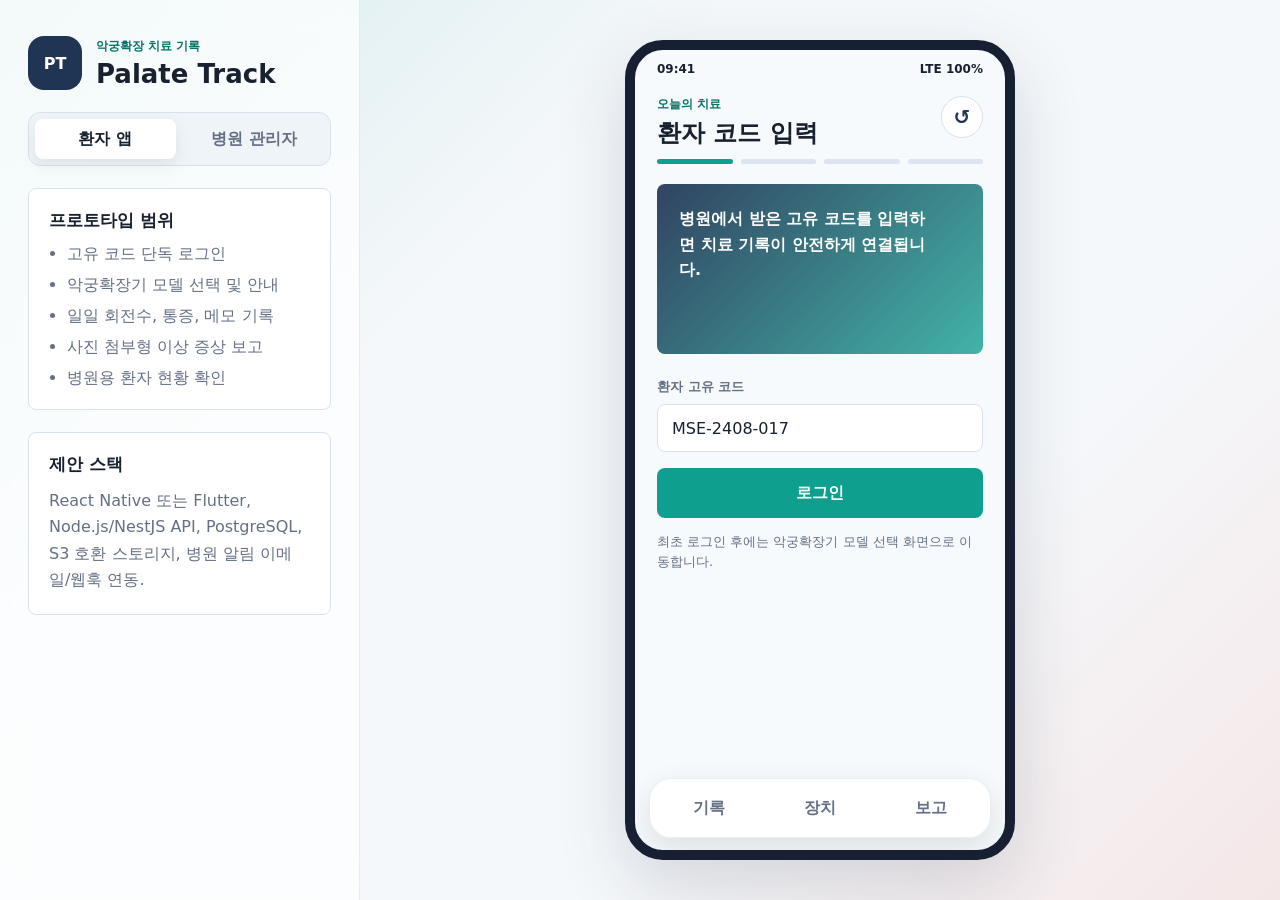
==== index.html @ 88518a7e "Add palate track prototype" ====
<!doctype html>
<html lang="ko">
  <head>
    <meta charset="UTF-8" />
    <meta name="viewport" content="width=device-width, initial-scale=1.0" />
    <title>Palate Track Prototype</title>
    <link rel="stylesheet" href="styles.css" />
  </head>
  <body>
    <div class="app-shell">
      <aside class="brief-panel">
        <div class="brand-lockup">
          <span class="brand-mark">PT</span>
          <div>
            <p class="eyebrow">악궁확장 치료 기록</p>
            <h1>Palate Track</h1>
          </div>
        </div>

        <nav class="mode-tabs" aria-label="프로토타입 보기 전환">
          <button class="mode-tab active" data-mode="patient">환자 앱</button>
          <button class="mode-tab" data-mode="admin">병원 관리자</button>
        </nav>

        <section class="project-card">
          <h2>프로토타입 범위</h2>
          <ul>
            <li>고유 코드 단독 로그인</li>
            <li>악궁확장기 모델 선택 및 안내</li>
            <li>일일 회전수, 통증, 메모 기록</li>
            <li>사진 첨부형 이상 증상 보고</li>
            <li>병원용 환자 현황 확인</li>
          </ul>
        </section>

        <section class="project-card tech-note">
          <h2>제안 스택</h2>
          <p>React Native 또는 Flutter, Node.js/NestJS API, PostgreSQL, S3 호환 스토리지, 병원 알림 이메일/웹훅 연동.</p>
        </section>
      </aside>

      <main class="preview-stage">
        <section class="patient-preview" data-panel="patient">
          <div class="phone">
            <div class="status-bar">
              <span>09:41</span>
              <span>LTE 100%</span>
            </div>

            <header class="phone-header">
              <div>
                <p class="eyebrow">오늘의 치료</p>
                <h2 id="screen-title">환자 코드 입력</h2>
              </div>
              <button class="icon-button" type="button" id="reset-button" aria-label="처음으로">↺</button>
            </header>

            <div class="progress-rail" aria-label="진행 단계">
              <span class="progress-dot active"></span>
              <span class="progress-dot"></span>
              <span class="progress-dot"></span>
              <span class="progress-dot"></span>
            </div>

            <section class="screen active" id="login-screen" data-title="환자 코드 입력">
              <div class="hero-band">
                <p>병원에서 받은 고유 코드를 입력하면 치료 기록이 안전하게 연결됩니다.</p>
              </div>
              <label class="field-label" for="patient-code">환자 고유 코드</label>
              <input id="patient-code" class="text-field" type="text" value="MSE-2408-017" inputmode="text" />
              <button class="primary-button" type="button" data-next="model-screen">로그인</button>
              <p class="helper-text">최초 로그인 후에는 악궁확장기 모델 선택 화면으로 이동합니다.</p>
            </section>

            <section class="screen" id="model-screen" data-title="장치 모델 선택">
              <div class="model-list" id="model-list"></div>
              <article class="result-panel">
                <div>
                  <p class="eyebrow">총 확장 가능량</p>
                  <strong id="capacity-text">12.0 mm</strong>
                </div>
                <p id="model-guide">MSE1은 1회 회전당 0.25 mm 기준으로 기록합니다.</p>
              </article>
              <button class="primary-button" type="button" data-next="record-screen">모델 저장</button>
            </section>

            <section class="screen" id="record-screen" data-title="확장 기록 입력">
              <div class="metric-row">
                <article>
                  <span>누적 확장량</span>
                  <strong id="total-expansion">3.75 mm</strong>
                </article>
                <article>
                  <span>오늘 확장량</span>
                  <strong id="today-expansion">0.50 mm</strong>
                </article>
              </div>

              <div class="form-grid">
                <label>
                  <span>날짜</span>
                  <input id="record-date" type="date" />
                </label>
                <label>
                  <span>확장 횟수</span>
                  <input id="session-count" type="text" value="2" inputmode="numeric" />
                </label>
                <label>
                  <span>회전수</span>
                  <input id="turn-count" type="text" value="2" inputmode="decimal" />
                </label>
              </div>

              <div class="pain-scale" aria-label="통증 정도">
                <span>통증</span>
                <div id="pain-buttons"></div>
              </div>

              <label class="field-label" for="memo">메모</label>
              <textarea id="memo" rows="3">우측 어금니 쪽 압박감이 조금 있음.</textarea>
              <button class="primary-button" type="button" id="save-record">기록 저장</button>
              <button class="secondary-button" type="button" data-next="report-screen">이상 증상 보고</button>
            </section>

            <section class="screen" id="report-screen" data-title="이상 증상 보고">
              <div class="upload-box">
                <div class="camera-icon">+</div>
                <p>카메라 촬영 또는 갤러리에서 사진 첨부</p>
                <input id="symptom-photo" type="file" accept="image/*" />
              </div>
              <label class="field-label" for="symptom-message">증상 메시지</label>
              <textarea id="symptom-message" rows="5">장치 주변 잇몸이 붓고 음식 섭취 시 통증이 있습니다.</textarea>
              <button class="primary-button" type="button" id="send-report">병원으로 전송</button>
              <button class="secondary-button" type="button" data-next="record-screen">기록 화면으로</button>
              <p class="helper-text" id="report-status">사진과 메시지는 병원 서버 또는 지정 이메일로 전송됩니다.</p>
            </section>

            <nav class="bottom-nav" aria-label="환자 앱 하단 메뉴">
              <button type="button" data-next="record-screen">기록</button>
              <button type="button" data-next="model-screen">장치</button>
              <button type="button" data-next="report-screen">보고</button>
            </nav>
          </div>
        </section>

        <section class="admin-preview hidden" data-panel="admin">
          <div class="admin-shell">
            <header class="admin-header">
              <div>
                <p class="eyebrow">Hospital Console</p>
                <h2>환자 치료 현황</h2>
              </div>
              <button class="primary-button compact" type="button">환자 코드 발급</button>
            </header>

            <section class="admin-metrics">
              <article>
                <span>등록 환자</span>
                <strong>128명</strong>
              </article>
              <article>
                <span>오늘 기록</span>
                <strong>43건</strong>
              </article>
              <article>
                <span>이상 보고</span>
                <strong>5건</strong>
              </article>
            </section>

            <div class="admin-grid">
              <section class="patient-table">
                <div class="section-head">
                  <h3>환자 목록</h3>
                  <input type="search" placeholder="코드 또는 이름 검색" />
                </div>
                <table>
                  <thead>
                    <tr>
                      <th>코드</th>
                      <th>모델</th>
                      <th>누적</th>
                      <th>최근 기록</th>
                    </tr>
                  </thead>
                  <tbody id="patient-table-body"></tbody>
                </table>
              </section>

              <aside class="report-feed">
                <div class="section-head">
                  <h3>이상 증상 수신함</h3>
                  <span class="badge">신규 2</span>
                </div>
                <article class="report-item urgent">
                  <strong>MSE-2408-017</strong>
                  <p>잇몸 부종 및 통증 보고. 첨부 사진 2장.</p>
                  <span>10분 전</span>
                </article>
                <article class="report-item">
                  <strong>KBE-2409-031</strong>
                  <p>장치 주변 이물감 지속. 담당자 확인 필요.</p>
                  <span>42분 전</span>
                </article>
                <article class="report-item">
                  <strong>MSE3-2410-006</strong>
                  <p>회전 후 압박감 문의. 사진 1장.</p>
                  <span>어제</span>
                </article>
              </aside>
            </div>
          </div>
        </section>
      </main>
    </div>

    <script src="app.js"></script>
  </body>
</html>
---- styles.css ----
:root {
  color-scheme: light;
  --ink: #18212f;
  --muted: #647084;
  --line: #d9e1ec;
  --panel: #ffffff;
  --paper: #f5f8fb;
  --mint: #0f9f8f;
  --mint-dark: #087366;
  --coral: #ef6b5b;
  --amber: #f1b44c;
  --navy: #203454;
  --lavender: #8c78d8;
  --shadow: 0 24px 70px rgba(28, 42, 64, 0.16);
  font-family: Inter, "Pretendard", "Noto Sans KR", system-ui, -apple-system, BlinkMacSystemFont, "Segoe UI", sans-serif;
}

* {
  box-sizing: border-box;
}

body {
  min-height: 100vh;
  margin: 0;
  background:
    linear-gradient(135deg, rgba(15, 159, 143, 0.14), transparent 34%),
    linear-gradient(315deg, rgba(239, 107, 91, 0.12), transparent 32%),
    var(--paper);
  color: var(--ink);
}

button,
input,
textarea {
  font: inherit;
}

button {
  cursor: pointer;
}

.app-shell {
  display: grid;
  grid-template-columns: minmax(280px, 360px) minmax(0, 1fr);
  min-height: 100vh;
}

.brief-panel {
  display: flex;
  flex-direction: column;
  gap: 22px;
  padding: 36px 28px;
  border-right: 1px solid rgba(24, 33, 47, 0.08);
  background: rgba(255, 255, 255, 0.72);
  backdrop-filter: blur(18px);
}

.brand-lockup {
  display: flex;
  align-items: center;
  gap: 14px;
}

.brand-mark {
  display: grid;
  width: 54px;
  height: 54px;
  place-items: center;
  border-radius: 16px;
  background: var(--navy);
  color: white;
  font-weight: 800;
}

.eyebrow {
  margin: 0 0 4px;
  color: var(--mint-dark);
  font-size: 12px;
  font-weight: 800;
  letter-spacing: 0;
  text-transform: uppercase;
}

h1,
h2,
h3,
p {
  margin-top: 0;
}

h1 {
  margin-bottom: 0;
  font-size: 26px;
}

.mode-tabs {
  display: grid;
  grid-template-columns: 1fr 1fr;
  gap: 8px;
  padding: 6px;
  border: 1px solid var(--line);
  border-radius: 12px;
  background: #eef4f7;
}

.mode-tab {
  min-height: 40px;
  border: 0;
  border-radius: 8px;
  background: transparent;
  color: var(--muted);
  font-weight: 800;
}

.mode-tab.active {
  background: white;
  color: var(--ink);
  box-shadow: 0 6px 16px rgba(25, 45, 65, 0.08);
}

.project-card {
  padding: 20px;
  border: 1px solid var(--line);
  border-radius: 8px;
  background: white;
}

.project-card h2 {
  margin-bottom: 12px;
  font-size: 17px;
}

.project-card ul {
  display: grid;
  gap: 10px;
  margin: 0;
  padding-left: 18px;
  color: var(--muted);
}

.tech-note p {
  margin-bottom: 0;
  color: var(--muted);
  line-height: 1.65;
}

.preview-stage {
  display: grid;
  min-width: 0;
  place-items: center;
  padding: 36px;
}

.patient-preview,
.admin-preview {
  display: grid;
  width: 100%;
  place-items: center;
}

.hidden {
  display: none !important;
}

.phone {
  position: relative;
  display: flex;
  flex-direction: column;
  width: min(390px, calc(100vw - 40px));
  height: min(820px, calc(100vh - 48px));
  min-height: 720px;
  overflow: hidden;
  border: 10px solid #172033;
  border-radius: 38px;
  background: #f7fafc;
  box-shadow: var(--shadow);
}

.status-bar {
  display: flex;
  justify-content: space-between;
  padding: 12px 22px 4px;
  color: var(--ink);
  font-size: 12px;
  font-weight: 800;
}

.phone-header {
  display: flex;
  justify-content: space-between;
  gap: 18px;
  padding: 16px 22px 10px;
}

.phone-header h2 {
  margin-bottom: 0;
  font-size: 24px;
}

.icon-button {
  width: 42px;
  height: 42px;
  border: 1px solid var(--line);
  border-radius: 50%;
  background: white;
  color: var(--navy);
  font-size: 20px;
  font-weight: 800;
}

.progress-rail {
  display: grid;
  grid-template-columns: repeat(4, 1fr);
  gap: 8px;
  padding: 0 22px 16px;
}

.progress-dot {
  height: 5px;
  border-radius: 999px;
  background: #dce5ee;
}

.progress-dot.active {
  background: var(--mint);
}

.screen {
  display: none;
  flex: 1;
  overflow: auto;
  padding: 4px 22px 92px;
}

.screen.active {
  display: block;
}

.hero-band {
  min-height: 170px;
  margin-bottom: 24px;
  padding: 22px;
  border-radius: 8px;
  background:
    linear-gradient(135deg, rgba(32, 52, 84, 0.92), rgba(15, 159, 143, 0.78)),
    url("https://images.unsplash.com/photo-1588776814546-daab30f310ce?auto=format&fit=crop&w=900&q=80");
  background-position: center;
  background-size: cover;
  color: white;
}

.hero-band p {
  max-width: 250px;
  margin-bottom: 0;
  line-height: 1.6;
  font-weight: 700;
}

.field-label,
.form-grid label span,
.pain-scale > span {
  display: block;
  margin-bottom: 8px;
  color: var(--muted);
  font-size: 13px;
  font-weight: 800;
}

.text-field,
.form-grid input,
textarea,
.section-head input {
  width: 100%;
  border: 1px solid var(--line);
  border-radius: 8px;
  background: white;
  color: var(--ink);
  outline: none;
}

.text-field,
.form-grid input,
.section-head input {
  min-height: 48px;
  padding: 0 14px;
}

textarea {
  resize: none;
  padding: 14px;
  line-height: 1.5;
}

.primary-button,
.secondary-button {
  width: 100%;
  min-height: 50px;
  margin-top: 16px;
  border-radius: 8px;
  font-weight: 900;
}

.primary-button {
  border: 0;
  background: var(--mint);
  color: white;
}

.primary-button:hover {
  background: var(--mint-dark);
}

.secondary-button {
  border: 1px solid var(--line);
  background: white;
  color: var(--navy);
}

.compact {
  width: auto;
  min-height: 42px;
  margin-top: 0;
  padding: 0 16px;
}

.helper-text {
  margin-top: 14px;
  color: var(--muted);
  font-size: 13px;
  line-height: 1.5;
}

.model-list {
  display: grid;
  gap: 10px;
}

.model-option {
  display: flex;
  align-items: center;
  justify-content: space-between;
  min-height: 58px;
  padding: 0 16px;
  border: 1px solid var(--line);
  border-radius: 8px;
  background: white;
  color: var(--ink);
  text-align: left;
}

.model-option strong {
  font-size: 16px;
}

.model-option span {
  color: var(--muted);
  font-size: 13px;
}

.model-option.active {
  border-color: var(--mint);
  box-shadow: 0 0 0 3px rgba(15, 159, 143, 0.14);
}

.result-panel,
.metric-row article {
  border: 1px solid var(--line);
  border-radius: 8px;
  background: white;
}

.result-panel {
  display: grid;
  gap: 12px;
  margin-top: 16px;
  padding: 18px;
}

.result-panel strong {
  color: var(--coral);
  font-size: 30px;
}

.result-panel p:last-child {
  margin-bottom: 0;
  color: var(--muted);
  line-height: 1.55;
}

.metric-row {
  display: grid;
  grid-template-columns: 1fr 1fr;
  gap: 10px;
  margin-bottom: 16px;
}

.metric-row article {
  padding: 16px;
}

.metric-row span {
  display: block;
  margin-bottom: 8px;
  color: var(--muted);
  font-size: 12px;
  font-weight: 800;
}

.metric-row strong {
  font-size: 22px;
}

.form-grid {
  display: grid;
  grid-template-columns: 1.35fr 1fr;
  gap: 12px;
}

.form-grid label:first-child {
  grid-column: 1 / -1;
}

.pain-scale {
  margin: 18px 0;
}

#pain-buttons {
  display: grid;
  grid-template-columns: repeat(5, 1fr);
  gap: 8px;
}

.pain-button {
  height: 42px;
  border: 1px solid var(--line);
  border-radius: 8px;
  background: white;
  color: var(--muted);
  font-weight: 900;
}

.pain-button.active {
  border-color: var(--amber);
  background: #fff4df;
  color: #9a6200;
}

.upload-box {
  display: grid;
  gap: 10px;
  place-items: center;
  min-height: 190px;
  margin-bottom: 18px;
  padding: 18px;
  border: 1px dashed #aebbc9;
  border-radius: 8px;
  background: white;
  text-align: center;
}

.camera-icon {
  display: grid;
  width: 58px;
  height: 58px;
  place-items: center;
  border-radius: 50%;
  background: #eaf7f5;
  color: var(--mint-dark);
  font-size: 34px;
}

.upload-box p {
  margin-bottom: 0;
  color: var(--muted);
  font-weight: 800;
}

.upload-box input {
  width: 100%;
  color: var(--muted);
}

.bottom-nav {
  position: absolute;
  right: 14px;
  bottom: 12px;
  left: 14px;
  display: grid;
  grid-template-columns: repeat(3, 1fr);
  gap: 8px;
  padding: 8px;
  border: 1px solid rgba(24, 33, 47, 0.08);
  border-radius: 22px;
  background: rgba(255, 255, 255, 0.92);
  box-shadow: 0 10px 28px rgba(24, 33, 47, 0.12);
}

.bottom-nav button {
  min-height: 42px;
  border: 0;
  border-radius: 16px;
  background: transparent;
  color: var(--muted);
  font-weight: 900;
}

.bottom-nav button.active {
  background: var(--navy);
  color: white;
}

.admin-shell {
  width: min(980px, 100%);
  padding: 28px;
  border: 1px solid rgba(24, 33, 47, 0.08);
  border-radius: 18px;
  background: rgba(255, 255, 255, 0.9);
  box-shadow: var(--shadow);
}

.admin-header,
.section-head {
  display: flex;
  align-items: center;
  justify-content: space-between;
  gap: 18px;
}

.admin-header h2 {
  margin-bottom: 0;
  font-size: 30px;
}

.admin-metrics {
  display: grid;
  grid-template-columns: repeat(3, 1fr);
  gap: 14px;
  margin: 26px 0;
}

.admin-metrics article,
.patient-table,
.report-feed {
  border: 1px solid var(--line);
  border-radius: 8px;
  background: white;
}

.admin-metrics article {
  padding: 18px;
}

.admin-metrics span {
  display: block;
  margin-bottom: 8px;
  color: var(--muted);
  font-size: 13px;
  font-weight: 800;
}

.admin-metrics strong {
  font-size: 28px;
}

.admin-grid {
  display: grid;
  grid-template-columns: minmax(0, 1.45fr) minmax(280px, 0.75fr);
  gap: 16px;
}

.patient-table,
.report-feed {
  padding: 18px;
}

.section-head {
  margin-bottom: 16px;
}

.section-head h3 {
  margin-bottom: 0;
}

.section-head input {
  max-width: 230px;
  min-height: 40px;
}

table {
  width: 100%;
  border-collapse: collapse;
}

th,
td {
  padding: 14px 8px;
  border-bottom: 1px solid #edf1f5;
  text-align: left;
}

th {
  color: var(--muted);
  font-size: 12px;
}

td {
  font-size: 14px;
  font-weight: 700;
}

.badge {
  padding: 5px 9px;
  border-radius: 999px;
  background: #ffece9;
  color: #b23d31;
  font-size: 12px;
  font-weight: 900;
}

.report-feed {
  display: flex;
  flex-direction: column;
  gap: 12px;
}

.report-item {
  padding: 14px;
  border: 1px solid var(--line);
  border-radius: 8px;
  background: #fafbfd;
}

.report-item.urgent {
  border-color: rgba(239, 107, 91, 0.45);
  background: #fff5f3;
}

.report-item strong {
  display: block;
  margin-bottom: 8px;
}

.report-item p {
  margin-bottom: 10px;
  color: var(--muted);
  line-height: 1.5;
}

.report-item span {
  color: var(--muted);
  font-size: 12px;
  font-weight: 800;
}

@media (max-width: 920px) {
  .app-shell {
    grid-template-columns: 1fr;
  }

  .brief-panel {
    border-right: 0;
    border-bottom: 1px solid rgba(24, 33, 47, 0.08);
  }

  .admin-grid,
  .admin-metrics {
    grid-template-columns: 1fr;
  }
}

@media (max-width: 520px) {
  .preview-stage,
  .brief-panel {
    padding: 18px;
  }

  .phone {
    min-height: 720px;
    border-width: 6px;
    border-radius: 28px;
  }

  .admin-header,
  .section-head {
    align-items: stretch;
    flex-direction: column;
  }

  .section-head input {
    max-width: none;
  }

  th,
  td {
    padding: 12px 5px;
    font-size: 12px;
  }
}
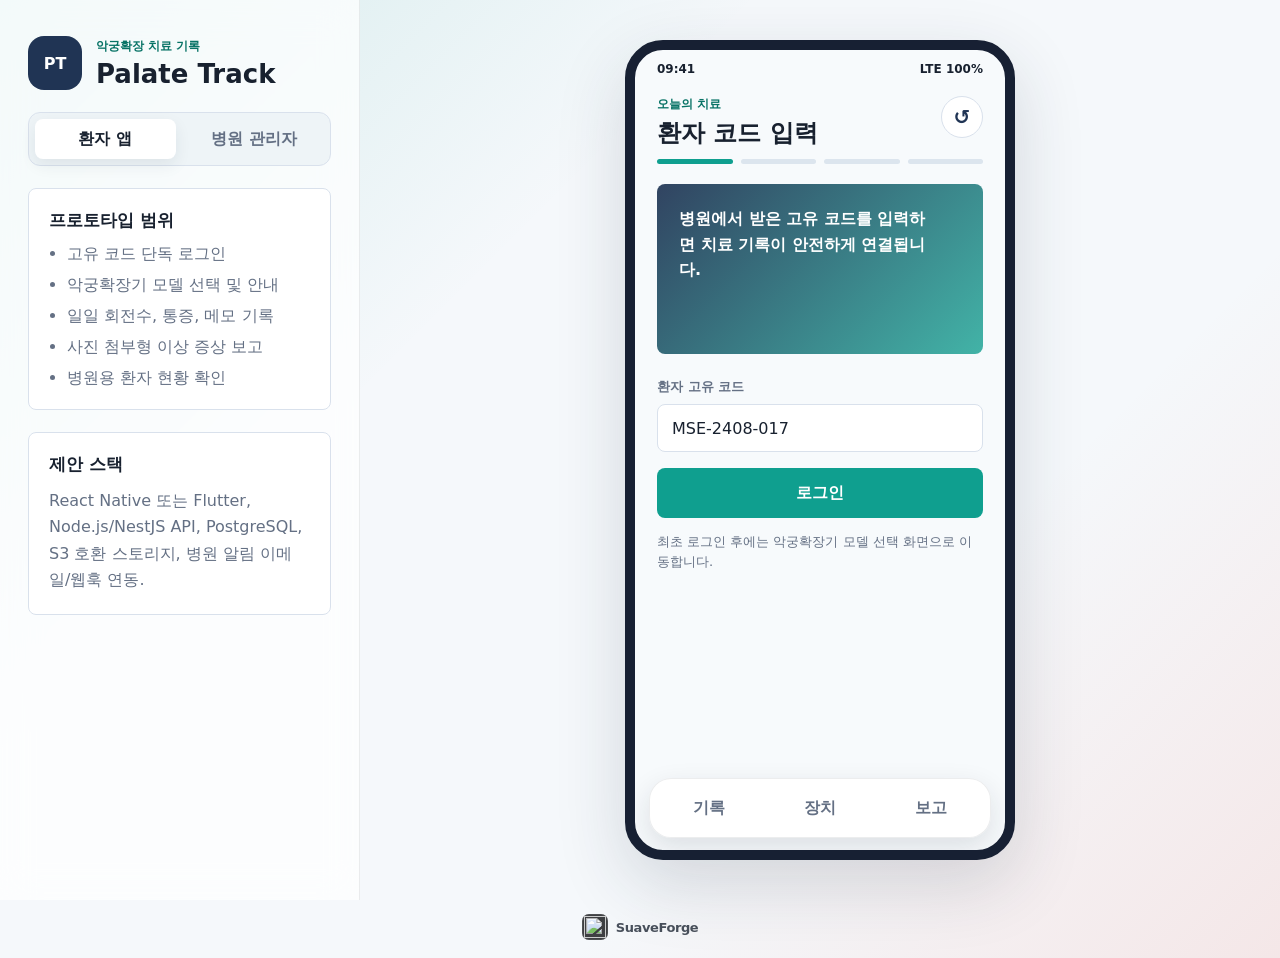
==== commit f1c52dfb: "Enable standard and potpolio presentation modes" ====
--- a/index.html
+++ b/index.html
@@ -1,219 +1,6 @@
 <!doctype html>
-<html lang="ko">
-  <head>
-    <meta charset="UTF-8" />
-    <meta name="viewport" content="width=device-width, initial-scale=1.0" />
-    <title>Palate Track Prototype</title>
-    <link rel="stylesheet" href="styles.css" />
-  </head>
-  <body>
-    <div class="app-shell">
-      <aside class="brief-panel">
-        <div class="brand-lockup">
-          <span class="brand-mark">PT</span>
-          <div>
-            <p class="eyebrow">악궁확장 치료 기록</p>
-            <h1>Palate Track</h1>
-          </div>
-        </div>
-
-        <nav class="mode-tabs" aria-label="프로토타입 보기 전환">
-          <button class="mode-tab active" data-mode="patient">환자 앱</button>
-          <button class="mode-tab" data-mode="admin">병원 관리자</button>
-        </nav>
-
-        <section class="project-card">
-          <h2>프로토타입 범위</h2>
-          <ul>
-            <li>고유 코드 단독 로그인</li>
-            <li>악궁확장기 모델 선택 및 안내</li>
-            <li>일일 회전수, 통증, 메모 기록</li>
-            <li>사진 첨부형 이상 증상 보고</li>
-            <li>병원용 환자 현황 확인</li>
-          </ul>
-        </section>
-
-        <section class="project-card tech-note">
-          <h2>제안 스택</h2>
-          <p>React Native 또는 Flutter, Node.js/NestJS API, PostgreSQL, S3 호환 스토리지, 병원 알림 이메일/웹훅 연동.</p>
-        </section>
-      </aside>
-
-      <main class="preview-stage">
-        <section class="patient-preview" data-panel="patient">
-          <div class="phone">
-            <div class="status-bar">
-              <span>09:41</span>
-              <span>LTE 100%</span>
-            </div>
-
-            <header class="phone-header">
-              <div>
-                <p class="eyebrow">오늘의 치료</p>
-                <h2 id="screen-title">환자 코드 입력</h2>
-              </div>
-              <button class="icon-button" type="button" id="reset-button" aria-label="처음으로">↺</button>
-            </header>
-
-            <div class="progress-rail" aria-label="진행 단계">
-              <span class="progress-dot active"></span>
-              <span class="progress-dot"></span>
-              <span class="progress-dot"></span>
-              <span class="progress-dot"></span>
-            </div>
-
-            <section class="screen active" id="login-screen" data-title="환자 코드 입력">
-              <div class="hero-band">
-                <p>병원에서 받은 고유 코드를 입력하면 치료 기록이 안전하게 연결됩니다.</p>
-              </div>
-              <label class="field-label" for="patient-code">환자 고유 코드</label>
-              <input id="patient-code" class="text-field" type="text" value="MSE-2408-017" inputmode="text" />
-              <button class="primary-button" type="button" data-next="model-screen">로그인</button>
-              <p class="helper-text">최초 로그인 후에는 악궁확장기 모델 선택 화면으로 이동합니다.</p>
-            </section>
-
-            <section class="screen" id="model-screen" data-title="장치 모델 선택">
-              <div class="model-list" id="model-list"></div>
-              <article class="result-panel">
-                <div>
-                  <p class="eyebrow">총 확장 가능량</p>
-                  <strong id="capacity-text">12.0 mm</strong>
-                </div>
-                <p id="model-guide">MSE1은 1회 회전당 0.25 mm 기준으로 기록합니다.</p>
-              </article>
-              <button class="primary-button" type="button" data-next="record-screen">모델 저장</button>
-            </section>
-
-            <section class="screen" id="record-screen" data-title="확장 기록 입력">
-              <div class="metric-row">
-                <article>
-                  <span>누적 확장량</span>
-                  <strong id="total-expansion">3.75 mm</strong>
-                </article>
-                <article>
-                  <span>오늘 확장량</span>
-                  <strong id="today-expansion">0.50 mm</strong>
-                </article>
-              </div>
-
-              <div class="form-grid">
-                <label>
-                  <span>날짜</span>
-                  <input id="record-date" type="date" />
-                </label>
-                <label>
-                  <span>확장 횟수</span>
-                  <input id="session-count" type="text" value="2" inputmode="numeric" />
-                </label>
-                <label>
-                  <span>회전수</span>
-                  <input id="turn-count" type="text" value="2" inputmode="decimal" />
-                </label>
-              </div>
-
-              <div class="pain-scale" aria-label="통증 정도">
-                <span>통증</span>
-                <div id="pain-buttons"></div>
-              </div>
-
-              <label class="field-label" for="memo">메모</label>
-              <textarea id="memo" rows="3">우측 어금니 쪽 압박감이 조금 있음.</textarea>
-              <button class="primary-button" type="button" id="save-record">기록 저장</button>
-              <button class="secondary-button" type="button" data-next="report-screen">이상 증상 보고</button>
-            </section>
-
-            <section class="screen" id="report-screen" data-title="이상 증상 보고">
-              <div class="upload-box">
-                <div class="camera-icon">+</div>
-                <p>카메라 촬영 또는 갤러리에서 사진 첨부</p>
-                <input id="symptom-photo" type="file" accept="image/*" />
-              </div>
-              <label class="field-label" for="symptom-message">증상 메시지</label>
-              <textarea id="symptom-message" rows="5">장치 주변 잇몸이 붓고 음식 섭취 시 통증이 있습니다.</textarea>
-              <button class="primary-button" type="button" id="send-report">병원으로 전송</button>
-              <button class="secondary-button" type="button" data-next="record-screen">기록 화면으로</button>
-              <p class="helper-text" id="report-status">사진과 메시지는 병원 서버 또는 지정 이메일로 전송됩니다.</p>
-            </section>
-
-            <nav class="bottom-nav" aria-label="환자 앱 하단 메뉴">
-              <button type="button" data-next="record-screen">기록</button>
-              <button type="button" data-next="model-screen">장치</button>
-              <button type="button" data-next="report-screen">보고</button>
-            </nav>
-          </div>
-        </section>
-
-        <section class="admin-preview hidden" data-panel="admin">
-          <div class="admin-shell">
-            <header class="admin-header">
-              <div>
-                <p class="eyebrow">Hospital Console</p>
-                <h2>환자 치료 현황</h2>
-              </div>
-              <button class="primary-button compact" type="button">환자 코드 발급</button>
-            </header>
-
-            <section class="admin-metrics">
-              <article>
-                <span>등록 환자</span>
-                <strong>128명</strong>
-              </article>
-              <article>
-                <span>오늘 기록</span>
-                <strong>43건</strong>
-              </article>
-              <article>
-                <span>이상 보고</span>
-                <strong>5건</strong>
-              </article>
-            </section>
-
-            <div class="admin-grid">
-              <section class="patient-table">
-                <div class="section-head">
-                  <h3>환자 목록</h3>
-                  <input type="search" placeholder="코드 또는 이름 검색" />
-                </div>
-                <table>
-                  <thead>
-                    <tr>
-                      <th>코드</th>
-                      <th>모델</th>
-                      <th>누적</th>
-                      <th>최근 기록</th>
-                    </tr>
-                  </thead>
-                  <tbody id="patient-table-body"></tbody>
-                </table>
-              </section>
-
-              <aside class="report-feed">
-                <div class="section-head">
-                  <h3>이상 증상 수신함</h3>
-                  <span class="badge">신규 2</span>
-                </div>
-                <article class="report-item urgent">
-                  <strong>MSE-2408-017</strong>
-                  <p>잇몸 부종 및 통증 보고. 첨부 사진 2장.</p>
-                  <span>10분 전</span>
-                </article>
-                <article class="report-item">
-                  <strong>KBE-2409-031</strong>
-                  <p>장치 주변 이물감 지속. 담당자 확인 필요.</p>
-                  <span>42분 전</span>
-                </article>
-                <article class="report-item">
-                  <strong>MSE3-2410-006</strong>
-                  <p>회전 후 압박감 문의. 사진 1장.</p>
-                  <span>어제</span>
-                </article>
-              </aside>
-            </div>
-          </div>
-        </section>
-      </main>
-    </div>
-
-    <script src="app.js"></script>
-  </body>
-</html>
+<html lang="ko"><head><meta charset="UTF-8"/><meta name="viewport" content="width=device-width, initial-scale=1.0"/><title>Palate Track Prototype</title><link rel="stylesheet" href="styles.css"/></head><body>
+<div class="app-shell"><aside class="brief-panel"><div class="brand-lockup"><span class="brand-mark">PT</span><div><p class="eyebrow">악궁확장 치료 기록</p><h1>Palate Track</h1></div></div><nav class="mode-tabs" aria-label="프로토타입 보기 전환"><button class="mode-tab active" data-mode="patient">환자 앱</button><button class="mode-tab" data-mode="admin">병원 관리자</button></nav><section class="project-card"><h2>프로토타입 범위</h2><ul><li>고유 코드 단독 로그인</li><li>악궁확장기 모델 선택 및 안내</li><li>일일 회전수, 통증, 메모 기록</li><li>사진 첨부형 이상 증상 보고</li><li>병원용 환자 현황 확인</li></ul></section><section class="project-card tech-note"><h2>제안 스택</h2><p>React Native 또는 Flutter, Node.js/NestJS API, PostgreSQL, S3 호환 스토리지, 병원 알림 이메일/웹훅 연동.</p></section></aside>
+<main class="preview-stage"><section class="patient-preview" data-panel="patient"><div class="phone"><div class="status-bar"><span>09:41</span><span>LTE 100%</span></div><header class="phone-header"><div><p class="eyebrow">오늘의 치료</p><h2 id="screen-title">환자 코드 입력</h2></div><button class="icon-button" type="button" id="reset-button" aria-label="처음으로">↺</button></header><div class="progress-rail" aria-label="진행 단계"><span class="progress-dot active"></span><span class="progress-dot"></span><span class="progress-dot"></span><span class="progress-dot"></span></div><section class="screen active" id="login-screen" data-title="환자 코드 입력"><div class="hero-band"><p>병원에서 받은 고유 코드를 입력하면 치료 기록이 안전하게 연결됩니다.</p></div><label class="field-label" for="patient-code">환자 고유 코드</label><input id="patient-code" class="text-field" type="text" value="MSE-2408-017" inputmode="text"/><button class="primary-button" type="button" data-next="model-screen">로그인</button><p class="helper-text">최초 로그인 후에는 악궁확장기 모델 선택 화면으로 이동합니다.</p></section><section class="screen" id="model-screen" data-title="장치 모델 선택"><div class="model-list" id="model-list"></div><article class="result-panel"><div><p class="eyebrow">총 확장 가능량</p><strong id="capacity-text">12.0 mm</strong></div><p id="model-guide">MSE1은 1회 회전당 0.25 mm 기준으로 기록합니다.</p></article><button class="primary-button" type="button" data-next="record-screen">모델 저장</button></section><section class="screen" id="record-screen" data-title="확장 기록 입력"><div class="metric-row"><article><span>누적 확장량</span><strong id="total-expansion">3.75 mm</strong></article><article><span>오늘 확장량</span><strong id="today-expansion">0.50 mm</strong></article></div><div class="form-grid"><label><span>날짜</span><input id="record-date" type="date"/></label><label><span>확장 횟수</span><input id="session-count" type="text" value="2" inputmode="numeric"/></label><label><span>회전수</span><input id="turn-count" type="text" value="2" inputmode="decimal"/></label></div><div class="pain-scale" aria-label="통증 정도"><span>통증</span><div id="pain-buttons"></div></div><label class="field-label" for="memo">메모</label><textarea id="memo" rows="3">우측 어금니 쪽 압박감이 조금 있음.</textarea><button class="primary-button" type="button" id="save-record">기록 저장</button><button class="secondary-button" type="button" data-next="report-screen">이상 증상 보고</button></section><section class="screen" id="report-screen" data-title="이상 증상 보고"><div class="upload-box"><div class="camera-icon">+</div><p>카메라 촬영 또는 갤러리에서 사진 첨부</p><input id="symptom-photo" type="file" accept="image/*"/></div><label class="field-label" for="symptom-message">증상 메시지</label><textarea id="symptom-message" rows="5">장치 주변 잇몸이 붓고 음식 섭취 시 통증이 있습니다.</textarea><button class="primary-button" type="button" id="send-report">병원으로 전송</button><button class="secondary-button" type="button" data-next="record-screen">기록 화면으로</button><p class="helper-text" id="report-status">사진과 메시지는 병원 서버 또는 지정 이메일로 전송됩니다.</p></section><nav class="bottom-nav" aria-label="환자 앱 하단 메뉴"><button type="button" data-next="record-screen">기록</button><button type="button" data-next="model-screen">장치</button><button type="button" data-next="report-screen">보고</button></nav></div></section>
+<section class="admin-preview hidden" data-panel="admin"><div class="admin-shell"><header class="admin-header"><div><p class="eyebrow">Hospital Console</p><h2>환자 치료 현황</h2></div><button class="primary-button compact" type="button">환자 코드 발급</button></header><section class="admin-metrics"><article><span>등록 환자</span><strong>128명</strong></article><article><span>오늘 기록</span><strong>43건</strong></article><article><span>이상 보고</span><strong>5건</strong></article></section><div class="admin-grid"><section class="patient-table"><div class="section-head"><h3>환자 목록</h3><input type="search" placeholder="코드 또는 이름 검색"/></div><table><thead><tr><th>코드</th><th>모델</th><th>누적</th><th>최근 기록</th></tr></thead><tbody id="patient-table-body"></tbody></table></section><aside class="report-feed"><div class="section-head"><h3>이상 증상 수신함</h3><span class="badge">신규 2</span></div><article class="report-item urgent"><strong>MSE-2408-017</strong><p>잇몸 부종 및 통증 보고. 첨부 사진 2장.</p><span>10분 전</span></article><article class="report-item"><strong>KBE-2409-031</strong><p>장치 주변 이물감 지속. 담당자 확인 필요.</p><span>42분 전</span></article><article class="report-item"><strong>MSE3-2410-006</strong><p>회전 후 압박감 문의. 사진 1장.</p><span>어제</span></article></aside></div></div></section></main></div>
+<script>(()=>{const p=new URLSearchParams(location.search),m=p.get('potpolio')==='1';if(m){let r=document.head.querySelector('meta[name="robots"]');if(!r){r=document.createElement('meta');r.name='robots';document.head.appendChild(r)}r.content='noindex,nofollow,noarchive,nosnippet';document.documentElement.dataset.presentationMode='portfolio';const k=v=>{try{const u=new URL(v,location.href);if(u.origin!==location.origin)return v;u.searchParams.set('potpolio','1');return u.href}catch{return v}};document.addEventListener('click',e=>{const a=e.target.closest?.('a[href]');if(a&&!a.href.startsWith('javascript:')&&!a.href.startsWith('mailto:')&&!a.href.startsWith('tel:'))a.href=k(a.href)},true);['pushState','replaceState'].forEach(n=>{const o=history[n];history[n]=function(s,t,u){return o.call(this,s,t,u?k(u):u)}});return}const s=document.createElement('script');s.src='./presentation-standard.js';s.defer=true;s.dataset.project='악궁확장 치료 기록 앱';s.dataset.caseStudy='palate';document.head.appendChild(s)})();</script><script src="app.js"></script></body></html>
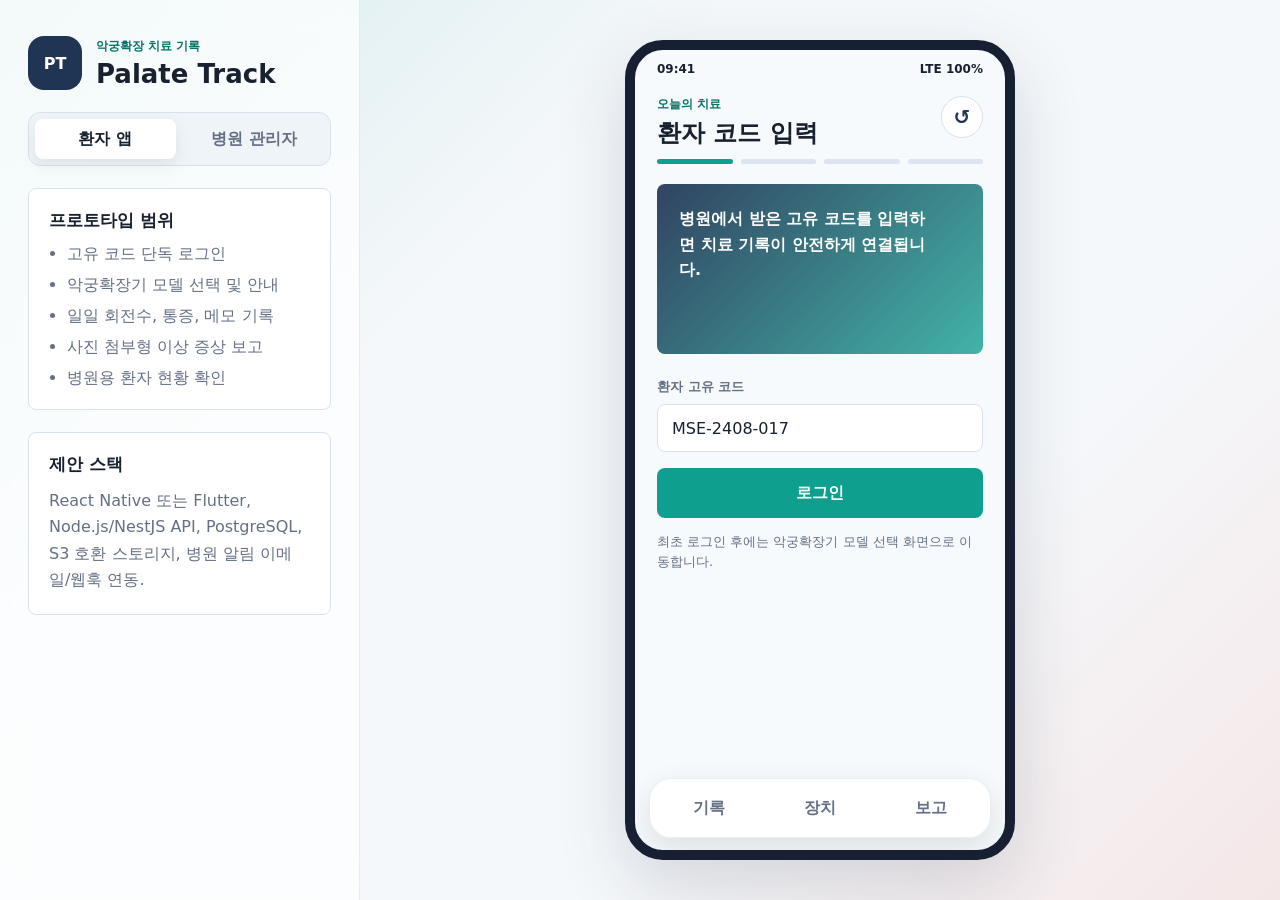
==== commit 74304457: "Integrate SiteHub p25 on gh-pages" ====
--- a/index.html
+++ b/index.html
@@ -1,6 +1,229 @@
 <!doctype html>
-<html lang="ko"><head><meta charset="UTF-8"/><meta name="viewport" content="width=device-width, initial-scale=1.0"/><title>Palate Track Prototype</title><link rel="stylesheet" href="styles.css"/></head><body>
-<div class="app-shell"><aside class="brief-panel"><div class="brand-lockup"><span class="brand-mark">PT</span><div><p class="eyebrow">악궁확장 치료 기록</p><h1>Palate Track</h1></div></div><nav class="mode-tabs" aria-label="프로토타입 보기 전환"><button class="mode-tab active" data-mode="patient">환자 앱</button><button class="mode-tab" data-mode="admin">병원 관리자</button></nav><section class="project-card"><h2>프로토타입 범위</h2><ul><li>고유 코드 단독 로그인</li><li>악궁확장기 모델 선택 및 안내</li><li>일일 회전수, 통증, 메모 기록</li><li>사진 첨부형 이상 증상 보고</li><li>병원용 환자 현황 확인</li></ul></section><section class="project-card tech-note"><h2>제안 스택</h2><p>React Native 또는 Flutter, Node.js/NestJS API, PostgreSQL, S3 호환 스토리지, 병원 알림 이메일/웹훅 연동.</p></section></aside>
-<main class="preview-stage"><section class="patient-preview" data-panel="patient"><div class="phone"><div class="status-bar"><span>09:41</span><span>LTE 100%</span></div><header class="phone-header"><div><p class="eyebrow">오늘의 치료</p><h2 id="screen-title">환자 코드 입력</h2></div><button class="icon-button" type="button" id="reset-button" aria-label="처음으로">↺</button></header><div class="progress-rail" aria-label="진행 단계"><span class="progress-dot active"></span><span class="progress-dot"></span><span class="progress-dot"></span><span class="progress-dot"></span></div><section class="screen active" id="login-screen" data-title="환자 코드 입력"><div class="hero-band"><p>병원에서 받은 고유 코드를 입력하면 치료 기록이 안전하게 연결됩니다.</p></div><label class="field-label" for="patient-code">환자 고유 코드</label><input id="patient-code" class="text-field" type="text" value="MSE-2408-017" inputmode="text"/><button class="primary-button" type="button" data-next="model-screen">로그인</button><p class="helper-text">최초 로그인 후에는 악궁확장기 모델 선택 화면으로 이동합니다.</p></section><section class="screen" id="model-screen" data-title="장치 모델 선택"><div class="model-list" id="model-list"></div><article class="result-panel"><div><p class="eyebrow">총 확장 가능량</p><strong id="capacity-text">12.0 mm</strong></div><p id="model-guide">MSE1은 1회 회전당 0.25 mm 기준으로 기록합니다.</p></article><button class="primary-button" type="button" data-next="record-screen">모델 저장</button></section><section class="screen" id="record-screen" data-title="확장 기록 입력"><div class="metric-row"><article><span>누적 확장량</span><strong id="total-expansion">3.75 mm</strong></article><article><span>오늘 확장량</span><strong id="today-expansion">0.50 mm</strong></article></div><div class="form-grid"><label><span>날짜</span><input id="record-date" type="date"/></label><label><span>확장 횟수</span><input id="session-count" type="text" value="2" inputmode="numeric"/></label><label><span>회전수</span><input id="turn-count" type="text" value="2" inputmode="decimal"/></label></div><div class="pain-scale" aria-label="통증 정도"><span>통증</span><div id="pain-buttons"></div></div><label class="field-label" for="memo">메모</label><textarea id="memo" rows="3">우측 어금니 쪽 압박감이 조금 있음.</textarea><button class="primary-button" type="button" id="save-record">기록 저장</button><button class="secondary-button" type="button" data-next="report-screen">이상 증상 보고</button></section><section class="screen" id="report-screen" data-title="이상 증상 보고"><div class="upload-box"><div class="camera-icon">+</div><p>카메라 촬영 또는 갤러리에서 사진 첨부</p><input id="symptom-photo" type="file" accept="image/*"/></div><label class="field-label" for="symptom-message">증상 메시지</label><textarea id="symptom-message" rows="5">장치 주변 잇몸이 붓고 음식 섭취 시 통증이 있습니다.</textarea><button class="primary-button" type="button" id="send-report">병원으로 전송</button><button class="secondary-button" type="button" data-next="record-screen">기록 화면으로</button><p class="helper-text" id="report-status">사진과 메시지는 병원 서버 또는 지정 이메일로 전송됩니다.</p></section><nav class="bottom-nav" aria-label="환자 앱 하단 메뉴"><button type="button" data-next="record-screen">기록</button><button type="button" data-next="model-screen">장치</button><button type="button" data-next="report-screen">보고</button></nav></div></section>
-<section class="admin-preview hidden" data-panel="admin"><div class="admin-shell"><header class="admin-header"><div><p class="eyebrow">Hospital Console</p><h2>환자 치료 현황</h2></div><button class="primary-button compact" type="button">환자 코드 발급</button></header><section class="admin-metrics"><article><span>등록 환자</span><strong>128명</strong></article><article><span>오늘 기록</span><strong>43건</strong></article><article><span>이상 보고</span><strong>5건</strong></article></section><div class="admin-grid"><section class="patient-table"><div class="section-head"><h3>환자 목록</h3><input type="search" placeholder="코드 또는 이름 검색"/></div><table><thead><tr><th>코드</th><th>모델</th><th>누적</th><th>최근 기록</th></tr></thead><tbody id="patient-table-body"></tbody></table></section><aside class="report-feed"><div class="section-head"><h3>이상 증상 수신함</h3><span class="badge">신규 2</span></div><article class="report-item urgent"><strong>MSE-2408-017</strong><p>잇몸 부종 및 통증 보고. 첨부 사진 2장.</p><span>10분 전</span></article><article class="report-item"><strong>KBE-2409-031</strong><p>장치 주변 이물감 지속. 담당자 확인 필요.</p><span>42분 전</span></article><article class="report-item"><strong>MSE3-2410-006</strong><p>회전 후 압박감 문의. 사진 1장.</p><span>어제</span></article></aside></div></div></section></main></div>
-<script>(()=>{const p=new URLSearchParams(location.search),m=p.get('potpolio')==='1';if(m){let r=document.head.querySelector('meta[name="robots"]');if(!r){r=document.createElement('meta');r.name='robots';document.head.appendChild(r)}r.content='noindex,nofollow,noarchive,nosnippet';document.documentElement.dataset.presentationMode='portfolio';const k=v=>{try{const u=new URL(v,location.href);if(u.origin!==location.origin)return v;u.searchParams.set('potpolio','1');return u.href}catch{return v}};document.addEventListener('click',e=>{const a=e.target.closest?.('a[href]');if(a&&!a.href.startsWith('javascript:')&&!a.href.startsWith('mailto:')&&!a.href.startsWith('tel:'))a.href=k(a.href)},true);['pushState','replaceState'].forEach(n=>{const o=history[n];history[n]=function(s,t,u){return o.call(this,s,t,u?k(u):u)}});return}const s=document.createElement('script');s.src='./presentation-standard.js';s.defer=true;s.dataset.project='악궁확장 치료 기록 앱';s.dataset.caseStudy='palate';document.head.appendChild(s)})();</script><script src="app.js"></script></body></html>
+<html lang="ko">
+  <head>
+    <meta charset="UTF-8" />
+    <meta name="viewport" content="width=device-width, initial-scale=1.0" />
+    <title>Palate Track Prototype</title>
+    <link rel="stylesheet" href="styles.css" />
+  
+<meta name="description" content="악궁확장 치료기록관리 앱 프로토타입"/>
+<link rel="canonical" href="https://programmer119.github.io/palate-track-prototype-v2/"/>
+<meta property="og:title" content="Palate Track Prototype"/>
+<meta property="og:description" content="악궁확장 치료기록관리 앱 프로토타입"/>
+<meta property="og:image" content="https://sitehub.suaveforge.com/assets/namecard-default.png"/>
+<meta property="og:url" content="https://programmer119.github.io/palate-track-prototype-v2/"/>
+<meta property="og:site_name" content="SuaveForge"/>
+<meta name="twitter:card" content="summary_large_image"/>
+<script async src="https://sitehub.suaveforge.com/analytics-loader.js" data-sitehub-project="p25"></script>
+</head>
+  <body>
+    <div class="app-shell">
+      <aside class="brief-panel">
+        <div class="brand-lockup">
+          <span class="brand-mark">PT</span>
+          <div>
+            <p class="eyebrow">악궁확장 치료 기록</p>
+            <h1>Palate Track</h1>
+          </div>
+        </div>
+
+        <nav class="mode-tabs" aria-label="프로토타입 보기 전환">
+          <button class="mode-tab active" data-mode="patient">환자 앱</button>
+          <button class="mode-tab" data-mode="admin">병원 관리자</button>
+        </nav>
+
+        <section class="project-card">
+          <h2>프로토타입 범위</h2>
+          <ul>
+            <li>고유 코드 단독 로그인</li>
+            <li>악궁확장기 모델 선택 및 안내</li>
+            <li>일일 회전수, 통증, 메모 기록</li>
+            <li>사진 첨부형 이상 증상 보고</li>
+            <li>병원용 환자 현황 확인</li>
+          </ul>
+        </section>
+
+        <section class="project-card tech-note">
+          <h2>제안 스택</h2>
+          <p>React Native 또는 Flutter, Node.js/NestJS API, PostgreSQL, S3 호환 스토리지, 병원 알림 이메일/웹훅 연동.</p>
+        </section>
+      </aside>
+
+      <main class="preview-stage">
+        <section class="patient-preview" data-panel="patient">
+          <div class="phone">
+            <div class="status-bar">
+              <span>09:41</span>
+              <span>LTE 100%</span>
+            </div>
+
+            <header class="phone-header">
+              <div>
+                <p class="eyebrow">오늘의 치료</p>
+                <h2 id="screen-title">환자 코드 입력</h2>
+              </div>
+              <button class="icon-button" type="button" id="reset-button" aria-label="처음으로">↺</button>
+            </header>
+
+            <div class="progress-rail" aria-label="진행 단계">
+              <span class="progress-dot active"></span>
+              <span class="progress-dot"></span>
+              <span class="progress-dot"></span>
+              <span class="progress-dot"></span>
+            </div>
+
+            <section class="screen active" id="login-screen" data-title="환자 코드 입력">
+              <div class="hero-band">
+                <p>병원에서 받은 고유 코드를 입력하면 치료 기록이 안전하게 연결됩니다.</p>
+              </div>
+              <label class="field-label" for="patient-code">환자 고유 코드</label>
+              <input id="patient-code" class="text-field" type="text" value="MSE-2408-017" inputmode="text" />
+              <button class="primary-button" type="button" data-next="model-screen">로그인</button>
+              <p class="helper-text">최초 로그인 후에는 악궁확장기 모델 선택 화면으로 이동합니다.</p>
+            </section>
+
+            <section class="screen" id="model-screen" data-title="장치 모델 선택">
+              <div class="model-list" id="model-list"></div>
+              <article class="result-panel">
+                <div>
+                  <p class="eyebrow">총 확장 가능량</p>
+                  <strong id="capacity-text">12.0 mm</strong>
+                </div>
+                <p id="model-guide">MSE1은 1회 회전당 0.25 mm 기준으로 기록합니다.</p>
+              </article>
+              <button class="primary-button" type="button" data-next="record-screen">모델 저장</button>
+            </section>
+
+            <section class="screen" id="record-screen" data-title="확장 기록 입력">
+              <div class="metric-row">
+                <article>
+                  <span>누적 확장량</span>
+                  <strong id="total-expansion">3.75 mm</strong>
+                </article>
+                <article>
+                  <span>오늘 확장량</span>
+                  <strong id="today-expansion">0.50 mm</strong>
+                </article>
+              </div>
+
+              <div class="form-grid">
+                <label>
+                  <span>날짜</span>
+                  <input id="record-date" type="date" />
+                </label>
+                <label>
+                  <span>확장 횟수</span>
+                  <input id="session-count" type="text" value="2" inputmode="numeric" />
+                </label>
+                <label>
+                  <span>회전수</span>
+                  <input id="turn-count" type="text" value="2" inputmode="decimal" />
+                </label>
+              </div>
+
+              <div class="pain-scale" aria-label="통증 정도">
+                <span>통증</span>
+                <div id="pain-buttons"></div>
+              </div>
+
+              <label class="field-label" for="memo">메모</label>
+              <textarea id="memo" rows="3">우측 어금니 쪽 압박감이 조금 있음.</textarea>
+              <button class="primary-button" type="button" id="save-record">기록 저장</button>
+              <button class="secondary-button" type="button" data-next="report-screen">이상 증상 보고</button>
+            </section>
+
+            <section class="screen" id="report-screen" data-title="이상 증상 보고">
+              <div class="upload-box">
+                <div class="camera-icon">+</div>
+                <p>카메라 촬영 또는 갤러리에서 사진 첨부</p>
+                <input id="symptom-photo" type="file" accept="image/*" />
+              </div>
+              <label class="field-label" for="symptom-message">증상 메시지</label>
+              <textarea id="symptom-message" rows="5">장치 주변 잇몸이 붓고 음식 섭취 시 통증이 있습니다.</textarea>
+              <button class="primary-button" type="button" id="send-report">병원으로 전송</button>
+              <button class="secondary-button" type="button" data-next="record-screen">기록 화면으로</button>
+              <p class="helper-text" id="report-status">사진과 메시지는 병원 서버 또는 지정 이메일로 전송됩니다.</p>
+            </section>
+
+            <nav class="bottom-nav" aria-label="환자 앱 하단 메뉴">
+              <button type="button" data-next="record-screen">기록</button>
+              <button type="button" data-next="model-screen">장치</button>
+              <button type="button" data-next="report-screen">보고</button>
+            </nav>
+          </div>
+        </section>
+
+        <section class="admin-preview hidden" data-panel="admin">
+          <div class="admin-shell">
+            <header class="admin-header">
+              <div>
+                <p class="eyebrow">Hospital Console</p>
+                <h2>환자 치료 현황</h2>
+              </div>
+              <button class="primary-button compact" type="button">환자 코드 발급</button>
+            </header>
+
+            <section class="admin-metrics">
+              <article>
+                <span>등록 환자</span>
+                <strong>128명</strong>
+              </article>
+              <article>
+                <span>오늘 기록</span>
+                <strong>43건</strong>
+              </article>
+              <article>
+                <span>이상 보고</span>
+                <strong>5건</strong>
+              </article>
+            </section>
+
+            <div class="admin-grid">
+              <section class="patient-table">
+                <div class="section-head">
+                  <h3>환자 목록</h3>
+                  <input type="search" placeholder="코드 또는 이름 검색" />
+                </div>
+                <table>
+                  <thead>
+                    <tr>
+                      <th>코드</th>
+                      <th>모델</th>
+                      <th>누적</th>
+                      <th>최근 기록</th>
+                    </tr>
+                  </thead>
+                  <tbody id="patient-table-body"></tbody>
+                </table>
+              </section>
+
+              <aside class="report-feed">
+                <div class="section-head">
+                  <h3>이상 증상 수신함</h3>
+                  <span class="badge">신규 2</span>
+                </div>
+                <article class="report-item urgent">
+                  <strong>MSE-2408-017</strong>
+                  <p>잇몸 부종 및 통증 보고. 첨부 사진 2장.</p>
+                  <span>10분 전</span>
+                </article>
+                <article class="report-item">
+                  <strong>KBE-2409-031</strong>
+                  <p>장치 주변 이물감 지속. 담당자 확인 필요.</p>
+                  <span>42분 전</span>
+                </article>
+                <article class="report-item">
+                  <strong>MSE3-2410-006</strong>
+                  <p>회전 후 압박감 문의. 사진 1장.</p>
+                  <span>어제</span>
+                </article>
+              </aside>
+            </div>
+          </div>
+        </section>
+      </main>
+    </div>
+
+    <script src="app.js"></script>
+  </body>
+</html>
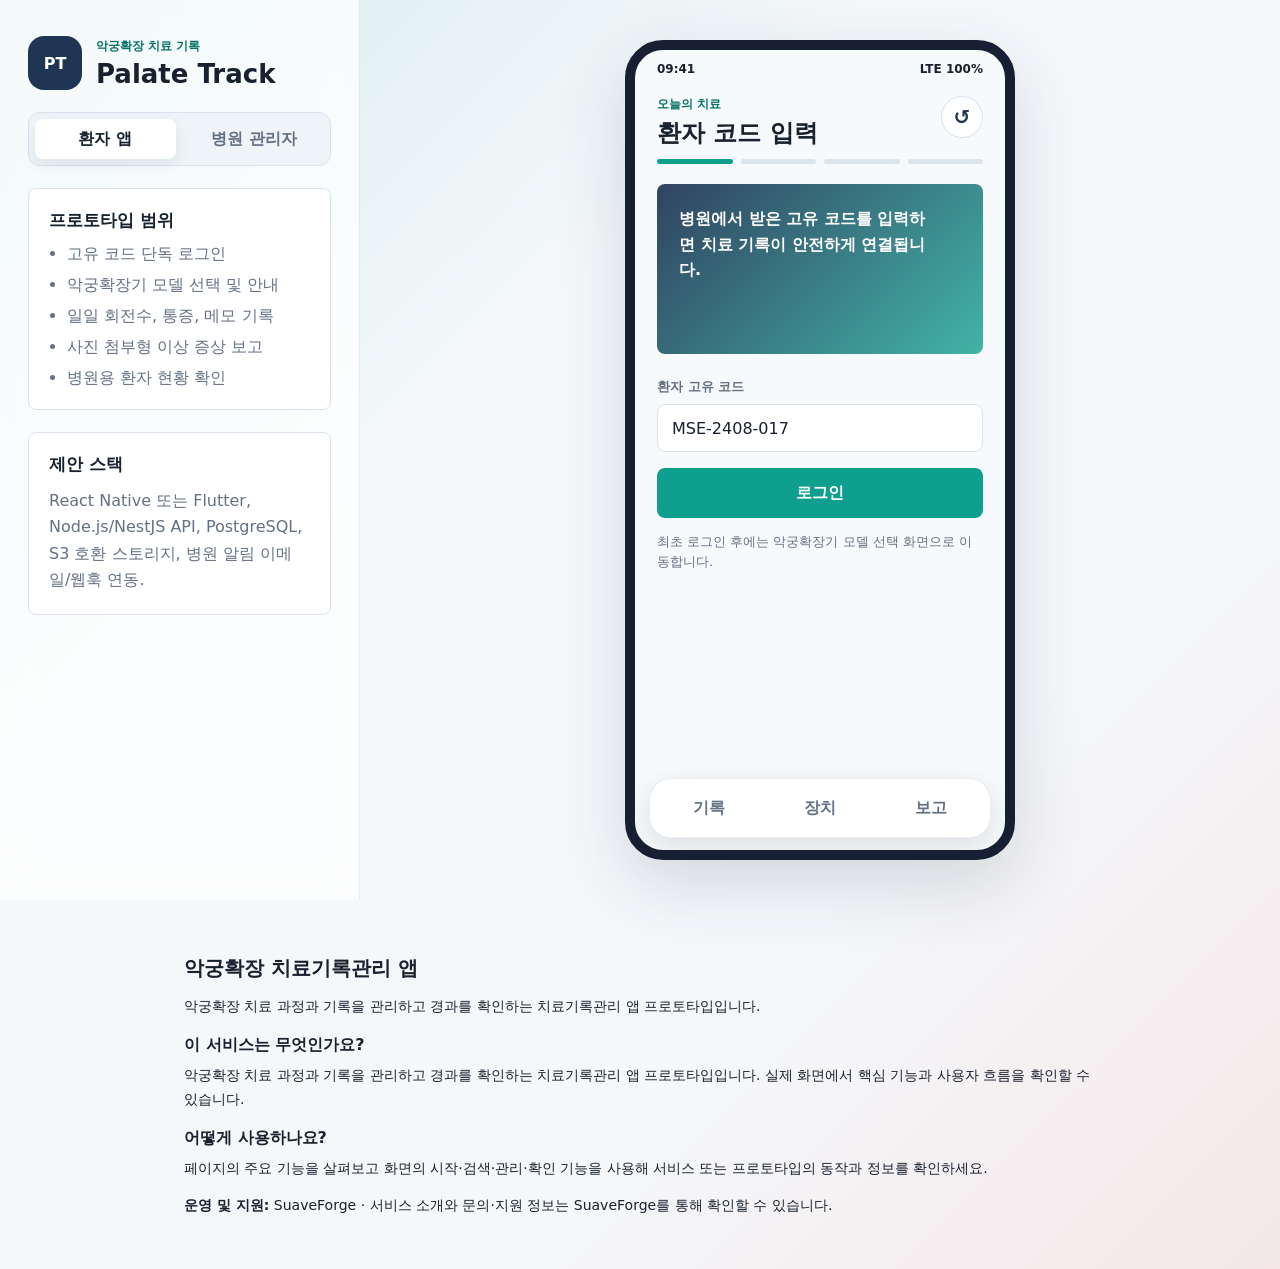
==== commit 8391f010: "Apply SiteHub SearchOps p25" ====
--- a/index.html
+++ b/index.html
@@ -15,6 +15,9 @@
 <meta property="og:site_name" content="SuaveForge"/>
 <meta name="twitter:card" content="summary_large_image"/>
 <script async src="https://sitehub.suaveforge.com/analytics-loader.js" data-sitehub-project="p25"></script>
+<!-- sitehub-searchops-head:begin -->
+<script type="application/ld+json">{"@context":"https://schema.org","@type":"WebApplication","name":"악궁확장 치료기록관리 앱","url":"https://programmer119.github.io/palate-track-prototype-v2/","description":"악궁확장 치료 과정과 기록을 관리하고 경과를 확인하는 치료기록관리 앱 프로토타입입니다.","creator":{"@type":"Organization","name":"SuaveForge","url":"https://suaveforge.com/"},"isPartOf":{"@type":"WebSite","name":"SuaveForge Portfolio","url":"https://suaveforge.com/"}}</script>
+<!-- sitehub-searchops-head:end -->
 </head>
   <body>
     <div class="app-shell">
@@ -225,5 +228,16 @@
     </div>
 
     <script src="app.js"></script>
-  </body>
+  <!-- sitehub-searchops-content:begin -->
+<section data-sitehub-searchops="p25" aria-label="서비스 정보" style="box-sizing:border-box;position:relative;z-index:1;max-width:960px;margin:32px auto;padding:20px 24px;font:14px/1.65 system-ui,-apple-system,BlinkMacSystemFont,'Segoe UI',sans-serif;color:inherit;background:transparent">
+  <h2 style="font:inherit;font-size:1.25rem;font-weight:700;margin:0 0 10px">악궁확장 치료기록관리 앱</h2>
+  <p style="margin:0 0 14px">악궁확장 치료 과정과 기록을 관리하고 경과를 확인하는 치료기록관리 앱 프로토타입입니다.</p>
+  <h3 style="font:inherit;font-size:1rem;font-weight:700;margin:14px 0 6px">이 서비스는 무엇인가요?</h3>
+  <p style="margin:0 0 10px">악궁확장 치료 과정과 기록을 관리하고 경과를 확인하는 치료기록관리 앱 프로토타입입니다. 실제 화면에서 핵심 기능과 사용자 흐름을 확인할 수 있습니다.</p>
+  <h3 style="font:inherit;font-size:1rem;font-weight:700;margin:14px 0 6px">어떻게 사용하나요?</h3>
+  <p style="margin:0 0 10px">페이지의 주요 기능을 살펴보고 화면의 시작·검색·관리·확인 기능을 사용해 서비스 또는 프로토타입의 동작과 정보를 확인하세요.</p>
+  <p style="margin:14px 0 0"><strong>운영 및 지원:</strong> SuaveForge · 서비스 소개와 문의·지원 정보는 SuaveForge를 통해 확인할 수 있습니다.</p>
+</section>
+<!-- sitehub-searchops-content:end -->
+</body>
 </html>
